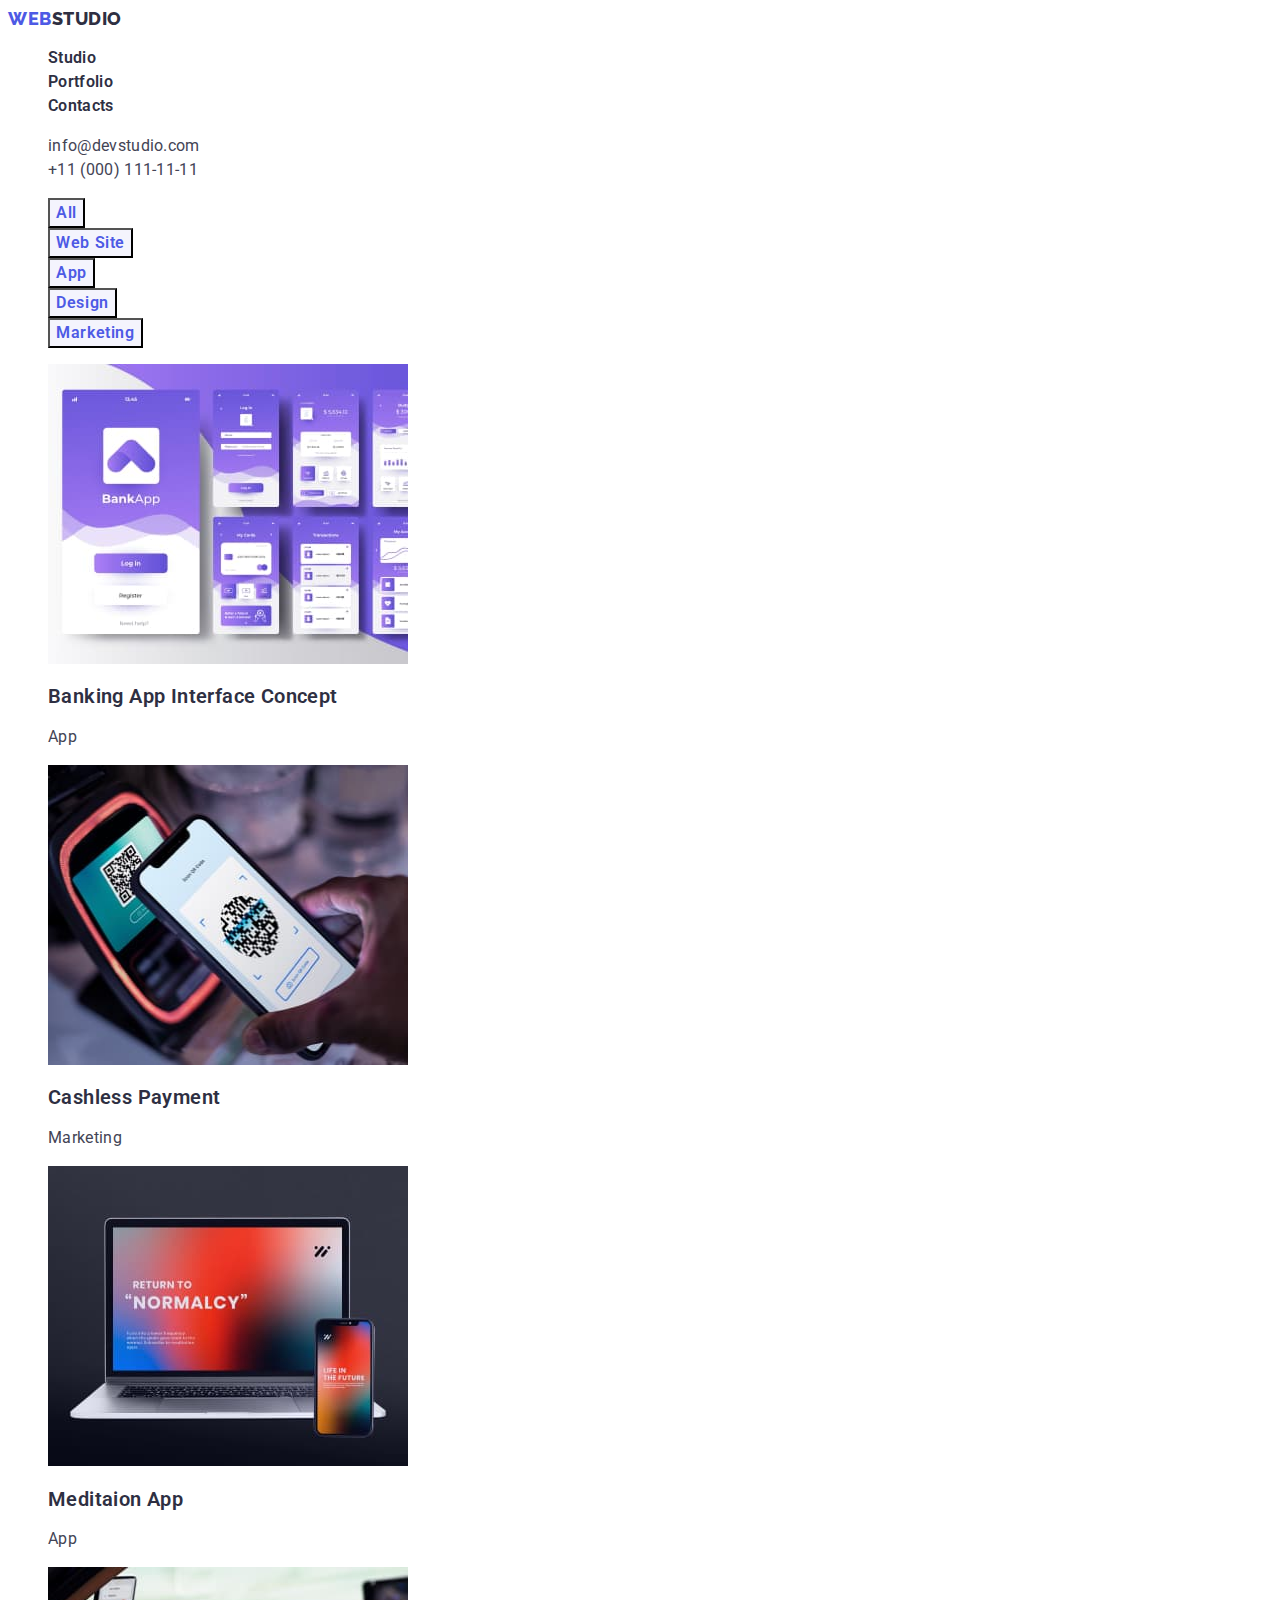
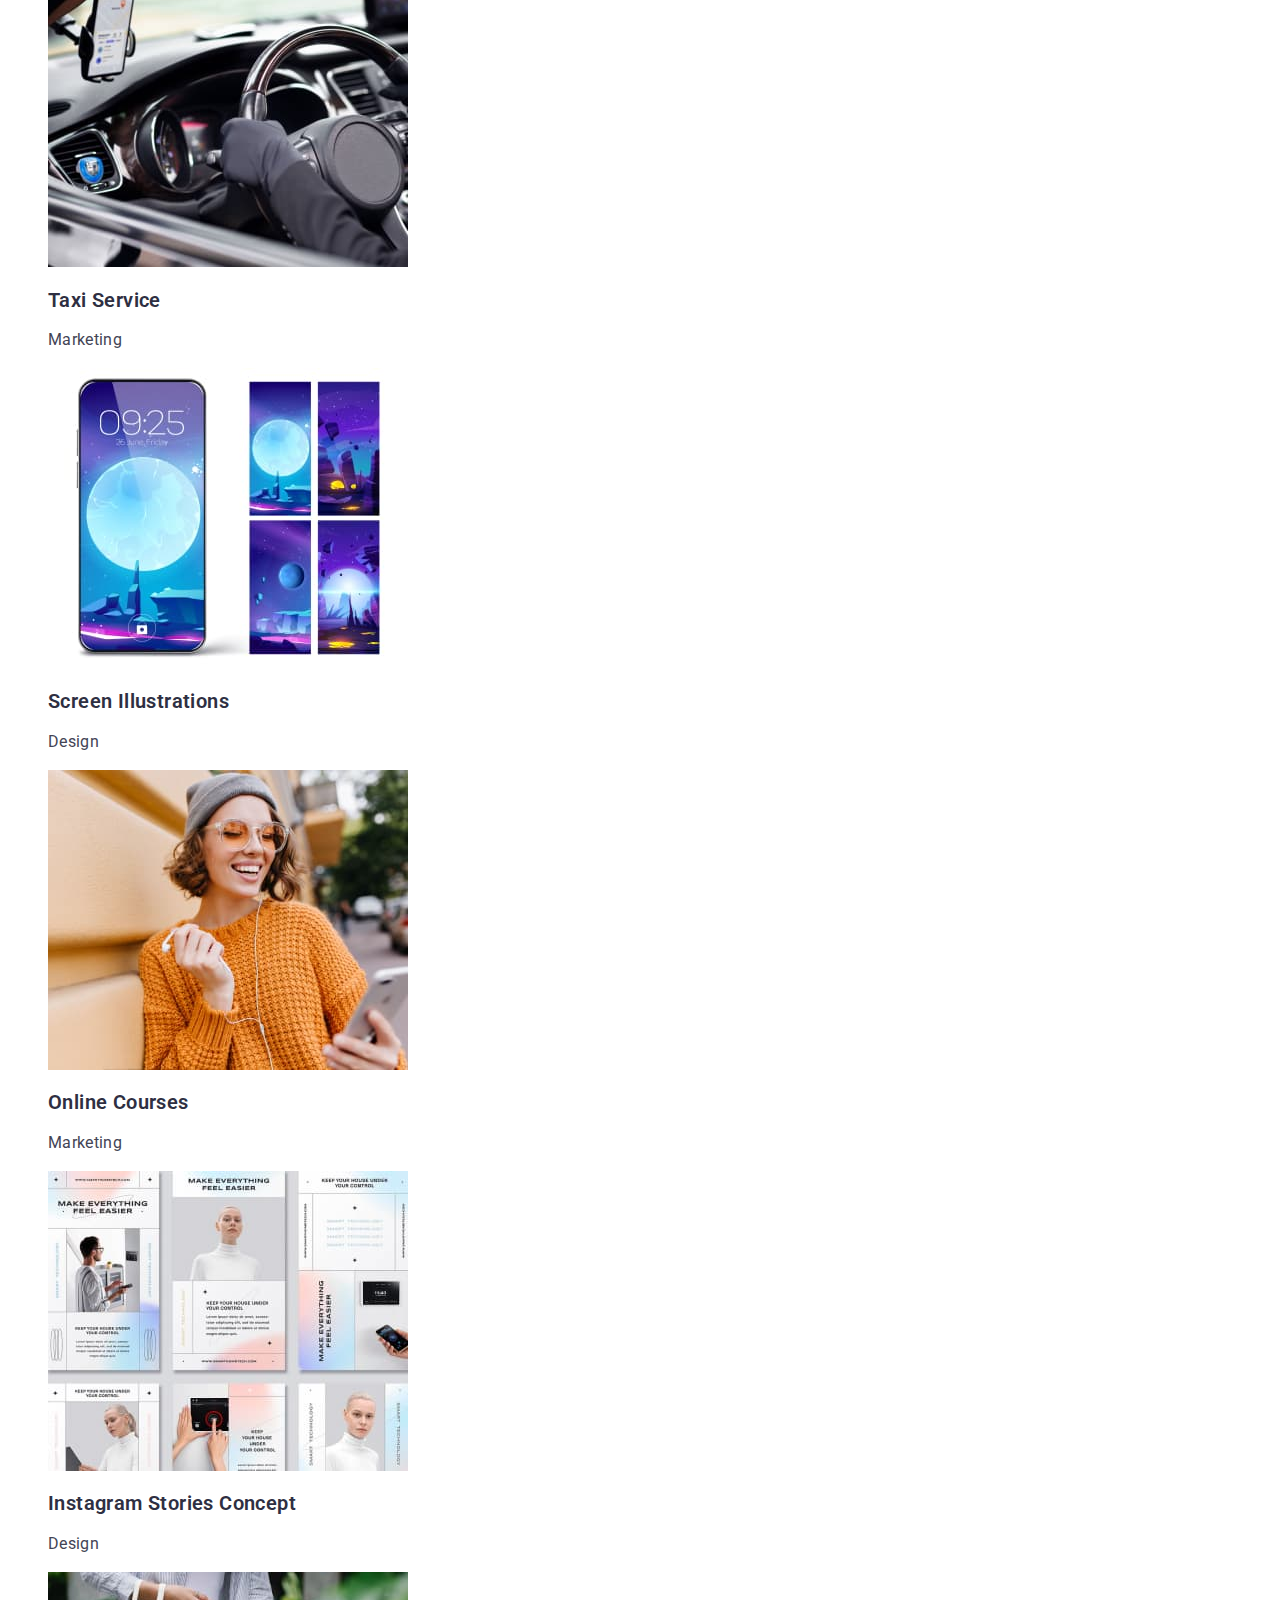
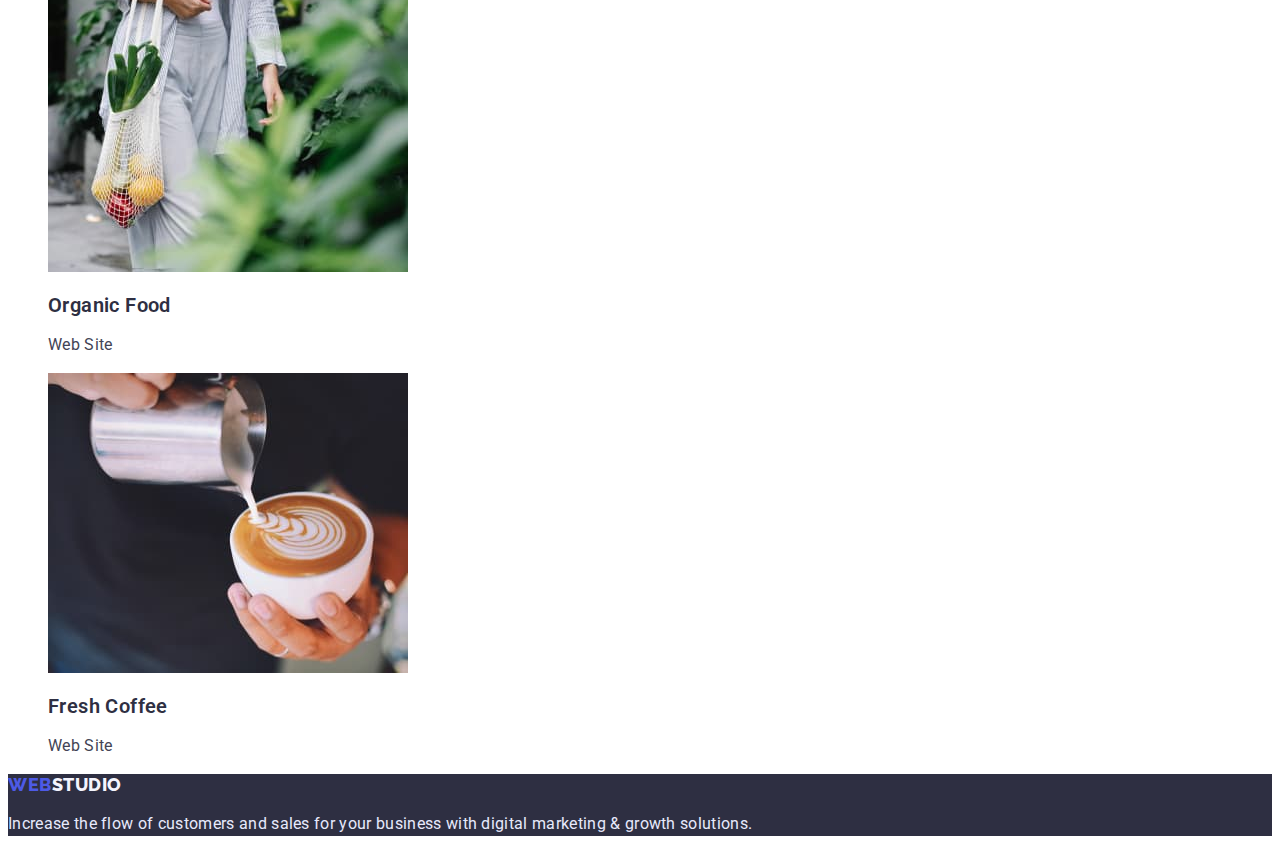
==== portfolio.html @ d36524cf "adding all files" ====
<!DOCTYPE html>
<html lang="en">
  <head>
    <meta charset="UTF-8" />
    <meta http-equiv="X-UA-Compatible" content="IE=edge" />
    <meta name="viewport" content="width=device-width, initial-scale=1.0" />
    <title>Document</title>
    <link rel="preconnect" href="https://fonts.googleapis.com" />
    <link rel="preconnect" href="https://fonts.gstatic.com" crossorigin />
    <link
      href="https://fonts.googleapis.com/css2?family=Raleway:wght@700&family=Roboto:wght@400;500;700;900&display=swap"
      rel="stylesheet"
    />
    <link rel="stylesheet" href="./css/styles.css" />
  </head>
  <body>
    <header>
      <nav class="site-nav">
        <a href="" class="logo"
          ><span class="logo-span">Web</span>Studio</a
        >
        <ul class="site-nav-list list">
          <li><a href="./index.html" class="link">Studio</a></li>
          <li><a href="./portfolio.html" class="link">Portfolio</a></li>
          <li><a href="" class="link">Contacts</a></li>
        </ul>
      </nav>
      <ul class="contacts-list list">
        <li>
          <a href="mailto:info@devstudio.com" class="link"
            >info@devstudio.com</a
          >
        </li>
        <li>
          <a href="tel:+110001111111" class="link">+11 (000) 111-11-11</a>
        </li>
      </ul>
    </header>
    <main>
      <section>
        <h1 class="visually-hidden">Our works</h1>
        <ul class="button-list list">
          <li><button type="button" class="buttons">All</button></li>
          <li><button type="button" class="buttons">Web Site</button></li>
          <li><button type="button" class="buttons">App</button></li>
          <li><button type="button" class="buttons">Design</button></li>
          <li><button type="button" class="buttons">Marketing</button></li>
        </ul>
        <ul class="projects-list list">
          <li>
            <a href="">
              <img
                src="./images/img-p-1.jpg"
                alt="interface concept"
                width="360"
                height="300"
              />
              <h2>Banking App Interface Concept</h2>
              <p>App</p>
            </a>
          </li>
          <li>
            <a href="">
              <img
                src="./images/img-p-2.jpg"
                alt="cashless payment"
                width="360"
                height="300"
              />
              <h2>Cashless Payment</h2>
              <p>Marketing</p>
            </a>
          </li>
          <li>
            <a href="">
              <img
                src="./images/img-p-3.jpg"
                alt="laptop with phone"
                width="360"
                height="300"
              />
              <h2>Meditaion App</h2>
              <p>App</p>
            </a>
          </li>
          <li>
            <a href="">
              <img
                src="./images/img-p-4.jpg"
                alt="car dashboard"
                width="360"
                height="300"
              />
              <h2>Taxi Service</h2>
              <p>Marketing</p>
            </a>
          </li>
          <li>
            <a href="">
              <img
                src="./images/img-p-5.jpg"
                alt="screen illustrations"
                width="360"
                height="300"
              />
              <h2>Screen Illustrations</h2>
              <p>Design</p>
            </a>
          </li>
          <li>
           <a href="">
              <img
                src="./images/img-p-6.jpg"
                alt="girl in headphones"
                width="360"
                height="300"
              />
              <h2>Online Courses</h2>
              <p>Marketing</p>
           </a>
          </li>
          <li>
            <a href="">
              <img
                src="./images/img-p-7.jpg"
                alt="instagram stories concept"
                width="360"
                height="300"
              />
              <h2>Instagram Stories Concept</h2>
              <p>Design</p>
            </a>
          </li>
          <li>
            <a href="">
              <img
                src="./images/img-p-8.jpg"
                alt="organic food"
                width="360"
                height="300"
              />
              <h2>Organic Food</h2>
              <p>Web Site</p>
            </a>
          </li>
          <li>
            <a href="">
              <img
                src="./images/img-p-9.jpg"
                alt="cup of fresh coffee"
                width="360"
                height="300"
              />
              <h2>Fresh Coffee</h2>
              <p>Web Site</p>
            </a>
          </li>
        </ul>
      </section>
    </main>
    <footer class="page-footer">
      <a href="" class="logo"><span class="logo-span">Web</span>Studio</a>
      <p>
        Increase the flow of customers and sales for your business with digital
        marketing & growth solutions.
      </p>
    </footer>
  </body>
</html>
---- css/styles.css ----
/*base styles*/
:root {
  --primary-text-color: #434455;
  --secondary-color: #2e2f42;
  --primary-white-color: #ffffff;
  --background-our-team-buttons: #f4f4fd;
  --accent-color: #4d5ae5;
  --footer-color: #e7e9fc;
  --secondary-accent-color: #404BBF;
}

body {
  font-family: "Roboto", sans-serif;
  color: var(--primary-text-color);
  background-color: var(--primary-white-color);
}

.visually-hidden {
  position: absolute;
  white-space: nowrap;
  width: 1px;
  height: 1px;
  overflow: hidden;
  border: 0;
  padding: 0;
  clip: rect(0 0 0 0);
  clip-path: inset(50%);
  margin: -1px;
}

.list {
  list-style: none;
}

a {
  text-decoration: none;
  color: inherit;
}

.buttons {
  font-family: inherit;
  cursor: pointer;
}

.link:hover,
.link:focus {
  color: var(--accent-color);
}

/*header*/
.logo {
  font-family: "Raleway", sans-serif;
  font-weight: 800;
  font-size: 18px;
  line-height: 1.2;
  letter-spacing: 0.03em;
  text-transform: uppercase;
  color: var(--secondary-color);
}

.logo-span {
  color: var(--accent-color);
}

/*main nav*/
.site-nav-list {
  font-weight: 600;
  font-size: 16px;
  line-height: 1.5;
  letter-spacing: 0.02em;
  color: var(--secondary-color);
}

/*contacts*/
.contacts-list {
  line-height: 1.5;
  letter-spacing: 0.02em;
}

/*index.html*/
.hero {
  background-color: var(--secondary-color);
}

.heading-hero {
  font-weight: 600;
  font-size: 56px;
  line-height: 1.07;
  text-align: center;
  letter-spacing: 0.02em;
  color: var(--primary-white-color);
}

.hero .buttons {
  font-weight: 600;
  font-size: 16px;
  line-height: 1.2;
  letter-spacing: 0.04em;
  color: var(--primary-white-color);
  padding: 16px 32px;
  background-color: var(--accent-color);
}

.hero .buttons:hover,
.hero .buttons:focus {
  color: var(--primary-white-color);
  background-color: var(--secondary-accent-color);
}

.features-list h3 {
  font-weight: 600;
  font-size: 20px;
  line-height: 1.2;
  letter-spacing: 0.02em;
  color: var(--secondary-color);
}

.features-list p {
  font-size: 16px;
  line-height: 1.5;
  letter-spacing: 0.02em;
  color: var(--primary-text-color);
}

.activity-heading {
  font-weight: 600;
  font-size: 36px;
  line-height: 1.1;
  text-align: center;
  letter-spacing: 0.02em;
  text-transform: capitalize;
  color: var(--secondary-color);
}

.team {
  background-color: var(--background-our-team-buttons);
}

.team-heading {
  font-weight: 600;
  font-size: 36px;
  line-height: 1.1;
  text-align: center;
  letter-spacing: 0.02em;
  text-transform: capitalize;
  color: var(--secondary-color);
}

.team-list h3 {
  font-weight: 600;
  font-size: 20px;
  line-height: 1.2;
  text-align: center;
  letter-spacing: 0.02em;
  color: var(--secondary-color);
}

.team-list p {
  font-size: 16px;
  line-height: 1.5;
  text-align: center;
  letter-spacing: 0.02em;
  color: var(--primary-text-color);
}

/*footer*/
.page-footer {
  background-color: var(--secondary-color);
}

footer .logo {
  color: var(--background-our-team-buttons);
}

.page-footer p {
  font-size: 16px;
  line-height: 1.5;
  letter-spacing: 0.02em;
  color: var(--footer-color);
}

/*portfolio.html*/
.button-list .buttons {
  font-weight: 600;
  font-size: 16px;
  line-height: 1.5;
  text-align: center;
  letter-spacing: 0.04em;
  color: var(--accent-color);
  background-color: var(--background-our-team-buttons);
}

.button-list .buttons:hover,
.button-list .buttons:focus {
  color: var(--primary-white-color);
  background-color: var(--accent-color);
}

.projects-list h2 {
  font-weight: 600;
  font-size: 20px;
  line-height: 1.2;
  letter-spacing: 0.02em;
  color: var(--secondary-color);
}

.projects-list p {
  font-size: 16px;
  line-height: 1.5;
  letter-spacing: 0.02em;
  color: var(--primary-text-color);
}
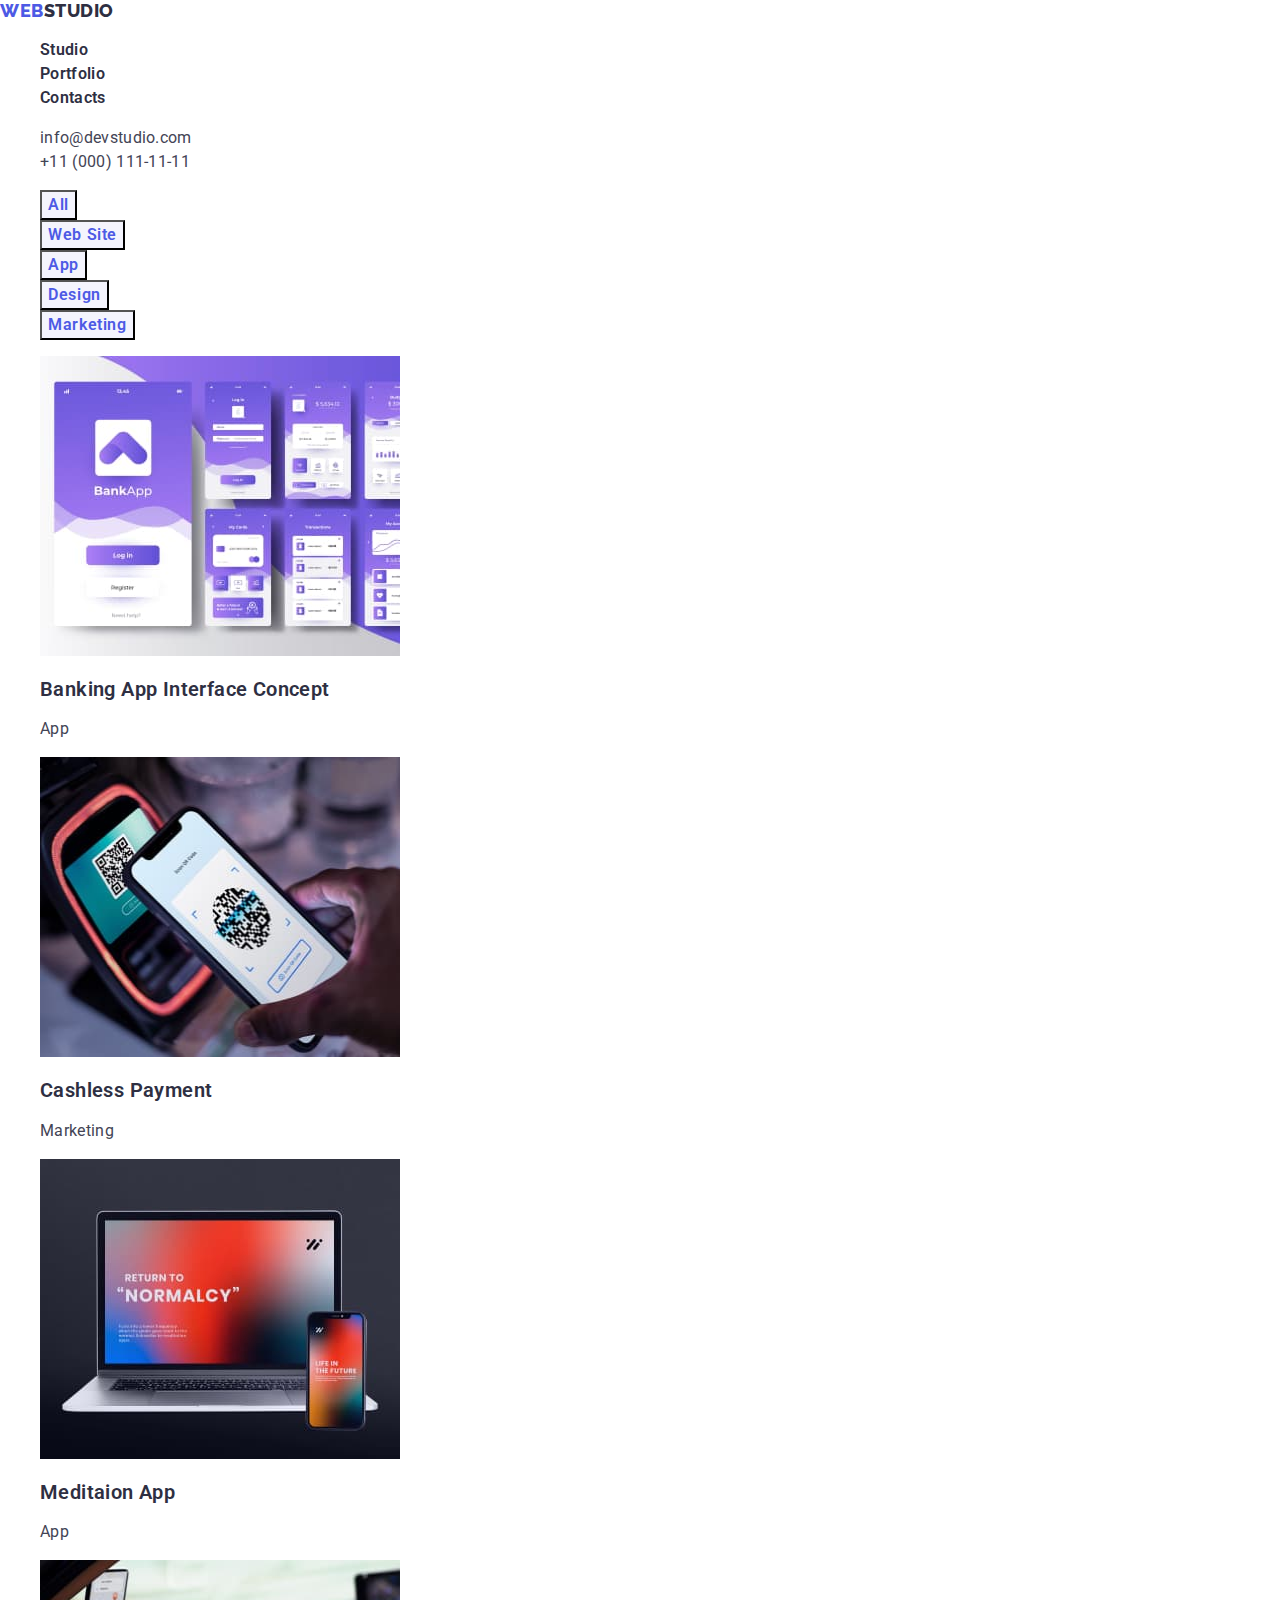
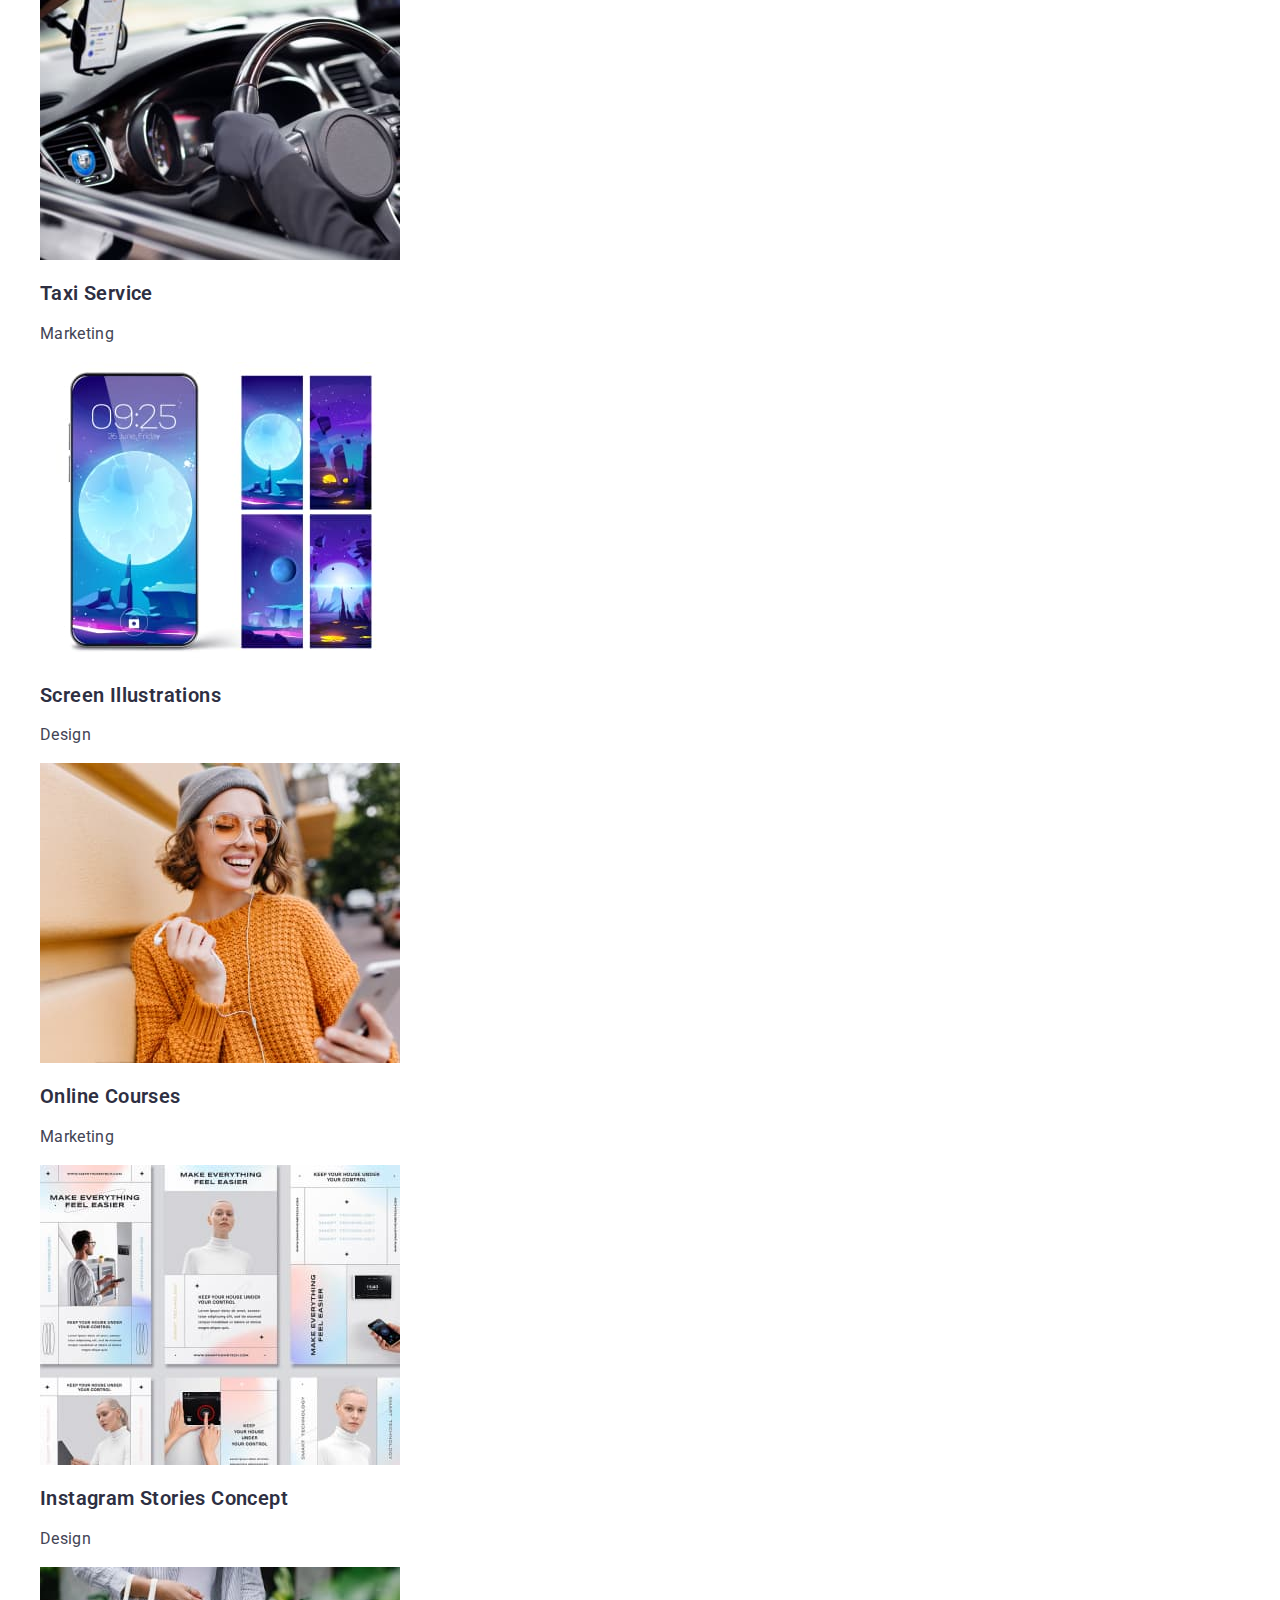
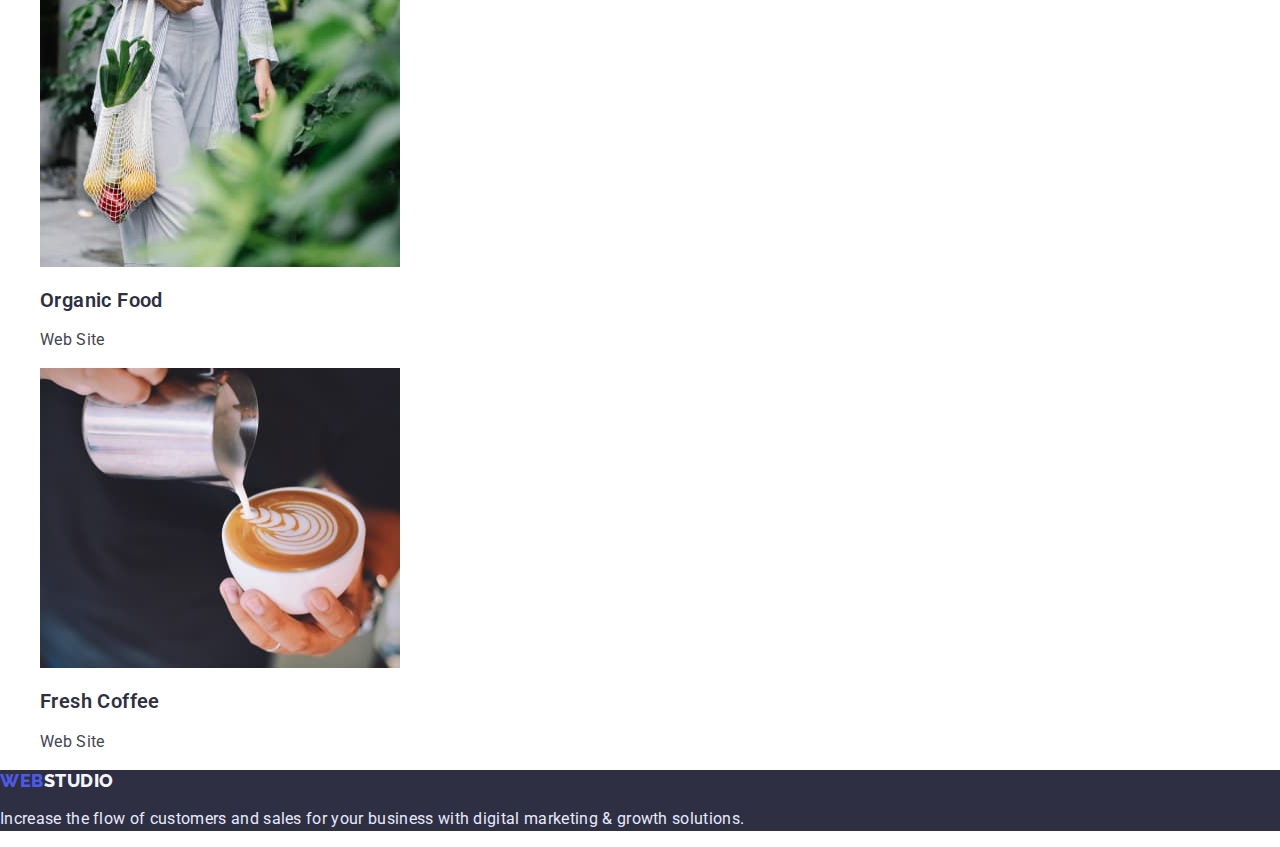
==== commit ec74819a: "adding modern-normalize" ====
--- a/portfolio.html
+++ b/portfolio.html
@@ -11,6 +11,7 @@
       href="https://fonts.googleapis.com/css2?family=Raleway:wght@700&family=Roboto:wght@400;500;700;900&display=swap"
       rel="stylesheet"
     />
+    <link rel="stylesheet" href="https://cdnjs.cloudflare.com/ajax/libs/modern-normalize/1.1.0/modern-normalize.min.css">
     <link rel="stylesheet" href="./css/styles.css" />
   </head>
   <body>
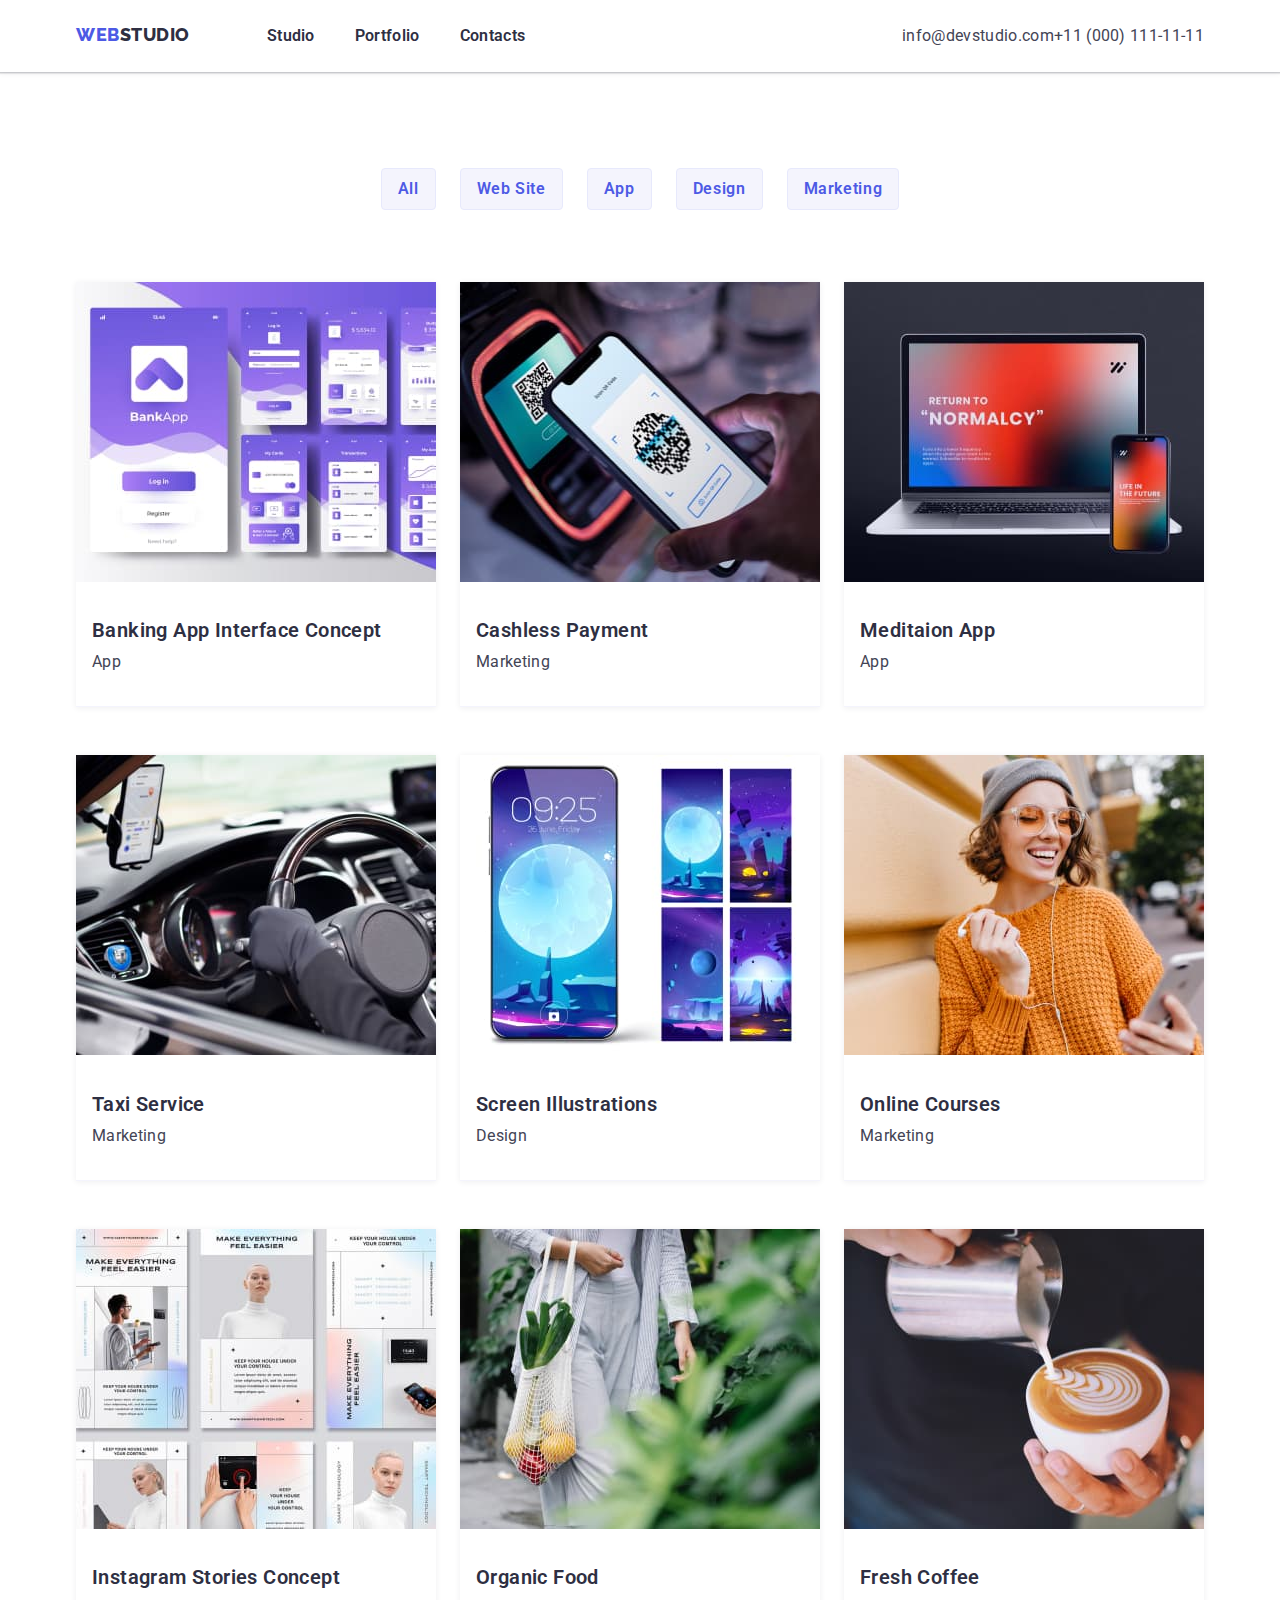
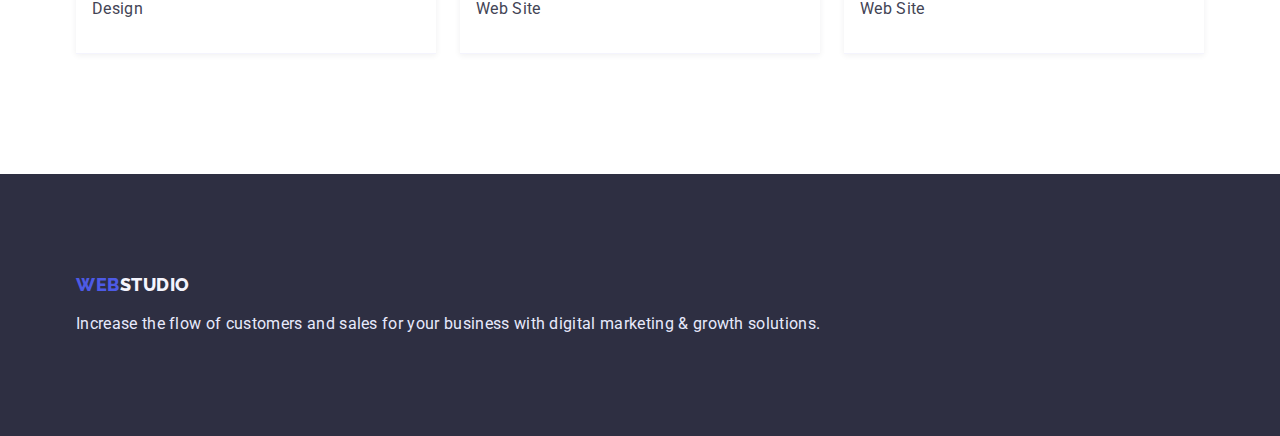
==== commit cf4cdc3c: "added styles" ====
--- a/portfolio.html
+++ b/portfolio.html
@@ -11,160 +11,187 @@
       href="https://fonts.googleapis.com/css2?family=Raleway:wght@700&family=Roboto:wght@400;500;700;900&display=swap"
       rel="stylesheet"
     />
-    <link rel="stylesheet" href="https://cdnjs.cloudflare.com/ajax/libs/modern-normalize/1.1.0/modern-normalize.min.css">
+    <link
+      rel="stylesheet"
+      href="https://cdnjs.cloudflare.com/ajax/libs/modern-normalize/1.1.0/modern-normalize.min.css"
+    />
     <link rel="stylesheet" href="./css/styles.css" />
   </head>
   <body>
-    <header>
-      <nav class="site-nav">
-        <a href="" class="logo"
-          ><span class="logo-span">Web</span>Studio</a
-        >
-        <ul class="site-nav-list list">
-          <li><a href="./index.html" class="link">Studio</a></li>
-          <li><a href="./portfolio.html" class="link">Portfolio</a></li>
-          <li><a href="" class="link">Contacts</a></li>
-        </ul>
-      </nav>
-      <ul class="contacts-list list">
-        <li>
-          <a href="mailto:info@devstudio.com" class="link"
-            >info@devstudio.com</a
-          >
-        </li>
-        <li>
-          <a href="tel:+110001111111" class="link">+11 (000) 111-11-11</a>
-        </li>
-      </ul>
+    <header class="head">
+      <div class="container">
+        <div class="header">
+          <nav class="site-nav">
+            <a href="" class="logo"><span class="logo-span">Web</span>Studio</a>
+            <ul class="site-nav-list list">
+              <li class="site-nav-item">
+                <a href="./index.html" class="link">Studio</a>
+              </li>
+              <li class="site-nav-item">
+                <a href="./portfolio.html" class="link">Portfolio</a>
+              </li>
+              <li class="site-nav-item">
+                <a href="" class="link">Contacts</a>
+              </li>
+            </ul>
+          </nav>
+          <ul class="contacts-list list">
+            <li>
+              <a href="mailto:info@devstudio.com" class="link"
+                >info@devstudio.com</a
+              >
+            </li>
+            <li>
+              <a href="tel:+110001111111" class="link">+11 (000) 111-11-11</a>
+            </li>
+          </ul>
+        </div>
+      </div>
     </header>
     <main>
-      <section>
-        <h1 class="visually-hidden">Our works</h1>
-        <ul class="button-list list">
-          <li><button type="button" class="buttons">All</button></li>
-          <li><button type="button" class="buttons">Web Site</button></li>
-          <li><button type="button" class="buttons">App</button></li>
-          <li><button type="button" class="buttons">Design</button></li>
-          <li><button type="button" class="buttons">Marketing</button></li>
-        </ul>
-        <ul class="projects-list list">
-          <li>
-            <a href="">
-              <img
-                src="./images/img-p-1.jpg"
-                alt="interface concept"
-                width="360"
-                height="300"
-              />
-              <h2>Banking App Interface Concept</h2>
-              <p>App</p>
-            </a>
-          </li>
-          <li>
-            <a href="">
-              <img
-                src="./images/img-p-2.jpg"
-                alt="cashless payment"
-                width="360"
-                height="300"
-              />
-              <h2>Cashless Payment</h2>
-              <p>Marketing</p>
-            </a>
-          </li>
-          <li>
-            <a href="">
-              <img
-                src="./images/img-p-3.jpg"
-                alt="laptop with phone"
-                width="360"
-                height="300"
-              />
-              <h2>Meditaion App</h2>
-              <p>App</p>
-            </a>
-          </li>
-          <li>
-            <a href="">
-              <img
-                src="./images/img-p-4.jpg"
-                alt="car dashboard"
-                width="360"
-                height="300"
-              />
-              <h2>Taxi Service</h2>
-              <p>Marketing</p>
-            </a>
-          </li>
-          <li>
-            <a href="">
-              <img
-                src="./images/img-p-5.jpg"
-                alt="screen illustrations"
-                width="360"
-                height="300"
-              />
-              <h2>Screen Illustrations</h2>
-              <p>Design</p>
-            </a>
-          </li>
-          <li>
-           <a href="">
-              <img
-                src="./images/img-p-6.jpg"
-                alt="girl in headphones"
-                width="360"
-                height="300"
-              />
-              <h2>Online Courses</h2>
-              <p>Marketing</p>
-           </a>
-          </li>
-          <li>
-            <a href="">
-              <img
-                src="./images/img-p-7.jpg"
-                alt="instagram stories concept"
-                width="360"
-                height="300"
-              />
-              <h2>Instagram Stories Concept</h2>
-              <p>Design</p>
-            </a>
-          </li>
-          <li>
-            <a href="">
-              <img
-                src="./images/img-p-8.jpg"
-                alt="organic food"
-                width="360"
-                height="300"
-              />
-              <h2>Organic Food</h2>
-              <p>Web Site</p>
-            </a>
-          </li>
-          <li>
-            <a href="">
-              <img
-                src="./images/img-p-9.jpg"
-                alt="cup of fresh coffee"
-                width="360"
-                height="300"
-              />
-              <h2>Fresh Coffee</h2>
-              <p>Web Site</p>
-            </a>
-          </li>
-        </ul>
+      <section class="gallery section">
+        <div class="container">
+          <h1 class="visually-hidden">Our works</h1>
+          <ul class="button-list list">
+            <li class="button-item">
+              <button type="button" class="buttons">All</button>
+            </li>
+            <li class="button-item">
+              <button type="button" class="buttons">Web Site</button>
+            </li>
+            <li class="button-item">
+              <button type="button" class="buttons">App</button>
+            </li>
+            <li class="button-item">
+              <button type="button" class="buttons">Design</button>
+            </li>
+            <li class="button-item">
+              <button type="button" class="buttons">Marketing</button>
+            </li>
+          </ul>
+          <ul class="projects-list list">
+            <li class="projects-item">
+              <a href="">
+                <img
+                  src="./images/img-p-1.jpg"
+                  alt="interface concept"
+                  width="360"
+                  height="300"
+                />
+                <h2>Banking App Interface Concept</h2>
+                <p>App</p>
+              </a>
+            </li>
+            <li class="projects-item">
+              <a href="">
+                <img
+                  src="./images/img-p-2.jpg"
+                  alt="cashless payment"
+                  width="360"
+                  height="300"
+                />
+                <h2>Cashless Payment</h2>
+                <p>Marketing</p>
+              </a>
+            </li>
+            <li class="projects-item">
+              <a href="">
+                <img
+                  src="./images/img-p-3.jpg"
+                  alt="laptop with phone"
+                  width="360"
+                  height="300"
+                />
+                <h2>Meditaion App</h2>
+                <p>App</p>
+              </a>
+            </li>
+            <li class="projects-item">
+              <a href="">
+                <img
+                  src="./images/img-p-4.jpg"
+                  alt="car dashboard"
+                  width="360"
+                  height="300"
+                />
+                <h2>Taxi Service</h2>
+                <p>Marketing</p>
+              </a>
+            </li>
+            <li class="projects-item">
+              <a href="">
+                <img
+                  src="./images/img-p-5.jpg"
+                  alt="screen illustrations"
+                  width="360"
+                  height="300"
+                />
+                <h2>Screen Illustrations</h2>
+                <p>Design</p>
+              </a>
+            </li>
+            <li class="projects-item">
+              <a href="">
+                <img
+                  src="./images/img-p-6.jpg"
+                  alt="girl in headphones"
+                  width="360"
+                  height="300"
+                />
+                <h2>Online Courses</h2>
+                <p>Marketing</p>
+              </a>
+            </li>
+            <li class="projects-item">
+              <a href="">
+                <img
+                  src="./images/img-p-7.jpg"
+                  alt="instagram stories concept"
+                  width="360"
+                  height="300"
+                />
+                <h2>Instagram Stories Concept</h2>
+                <p>Design</p>
+              </a>
+            </li>
+            <li class="projects-item">
+              <a href="">
+                <img
+                  src="./images/img-p-8.jpg"
+                  alt="organic food"
+                  width="360"
+                  height="300"
+                />
+                <h2>Organic Food</h2>
+                <p>Web Site</p>
+              </a>
+            </li>
+            <li class="projects-item">
+              <a href="">
+                <img
+                  src="./images/img-p-9.jpg"
+                  alt="cup of fresh coffee"
+                  width="360"
+                  height="300"
+                />
+                <h2>Fresh Coffee</h2>
+                <p>Web Site</p>
+              </a>
+            </li>
+          </ul>
+        </div>
       </section>
     </main>
     <footer class="page-footer">
-      <a href="" class="logo"><span class="logo-span">Web</span>Studio</a>
-      <p>
-        Increase the flow of customers and sales for your business with digital
-        marketing & growth solutions.
-      </p>
+      <div class="container">
+        <div class="logo-block">
+          <a href="" class="logo"><span class="logo-span">Web</span>Studio</a>
+          <p>
+            Increase the flow of customers and sales for your business with
+            digital marketing & growth solutions.
+          </p>
+        </div>
+      </div>
     </footer>
   </body>
 </html>
--- a/css/styles.css
+++ b/css/styles.css
@@ -6,13 +6,33 @@
   --background-our-team-buttons: #f4f4fd;
   --accent-color: #4d5ae5;
   --footer-color: #e7e9fc;
-  --secondary-accent-color: #404BBF;
+  --secondary-accent-color: #404bbf;
 }
 
 body {
   font-family: "Roboto", sans-serif;
   color: var(--primary-text-color);
   background-color: var(--primary-white-color);
+}
+
+ul {
+  margin: 0;
+  padding: 0;
+}
+
+h1,
+h2,
+h3 {
+  margin: 0;
+}
+p {
+  margin: 0;
+}
+.container {
+  width: 1158px;
+  margin: 0 auto;
+  padding-left: 15px;
+  padding-right: 15px;
 }
 
 .visually-hidden {
@@ -47,7 +67,20 @@
   color: var(--accent-color);
 }
 
+.paragraph {
+  margin-top: 8px;
+}
+
 /*header*/
+.head {
+  box-shadow: 0px 2px 1px rgba(46, 47, 66, 0.08),
+    0px 1px 1px rgba(46, 47, 66, 0.16), 0px 1px 6px rgba(46, 47, 66, 0.08);
+}
+.header {
+  display: flex;
+  align-items: center;
+}
+
 .logo {
   font-family: "Raleway", sans-serif;
   font-weight: 800;
@@ -56,6 +89,10 @@
   letter-spacing: 0.03em;
   text-transform: uppercase;
   color: var(--secondary-color);
+  margin-right: 77px;
+  padding-top: 24px;
+  padding-bottom: 24px;
+  display: block;
 }
 
 .logo-span {
@@ -63,18 +100,40 @@
 }
 
 /*main nav*/
+.site-nav {
+  display: flex;
+}
+
 .site-nav-list {
   font-weight: 600;
   font-size: 16px;
   line-height: 1.5;
   letter-spacing: 0.02em;
   color: var(--secondary-color);
+  display: flex;
+}
+
+.site-nav-item:not(:last-child) {
+  margin-right: 40px;
+}
+
+.site-nav-list .link,
+.contacts-list .link {
+  padding-top: 24px;
+  padding-bottom: 24px;
+  display: block;
 }
 
 /*contacts*/
 .contacts-list {
   line-height: 1.5;
   letter-spacing: 0.02em;
+  display: flex;
+  margin-left: auto;
+}
+
+.contacts-item:not(:last-child) {
+  margin-right: 40px;
 }
 
 /*index.html*/
@@ -92,13 +151,21 @@
 }
 
 .hero .buttons {
+  margin-left: 635px;
+  margin-right: 635px;
+  margin-top: 48px;
+  padding: 16px 32px;
+  border-color: transparent;
+  border-radius: 4px;
+
   font-weight: 600;
   font-size: 16px;
   line-height: 1.2;
   letter-spacing: 0.04em;
+
   color: var(--primary-white-color);
-  padding: 16px 32px;
   background-color: var(--accent-color);
+  box-shadow: 0px 4px 4px rgba(0, 0, 0, 0.15);
 }
 
 .hero .buttons:hover,
@@ -107,6 +174,19 @@
   background-color: var(--secondary-accent-color);
 }
 
+.section {
+  padding-top: 120px;
+  padding-bottom: 120px;
+}
+
+.features-list {
+  display: flex;
+}
+
+.features-item:not(:last-child) {
+  margin-right: 24px;
+}
+
 .features-list h3 {
   font-weight: 600;
   font-size: 20px;
@@ -120,6 +200,16 @@
   line-height: 1.5;
   letter-spacing: 0.02em;
   color: var(--primary-text-color);
+}
+
+.activity {
+  padding-top: 0;
+  padding-bottom: 143px;
+}
+
+.activity-list {
+  display: flex;
+  margin-top: 72px;
 }
 
 .activity-heading {
@@ -132,8 +222,18 @@
   color: var(--secondary-color);
 }
 
+.activity-item:not(:last-child) {
+  margin-right: 24px;
+}
+
 .team {
   background-color: var(--background-our-team-buttons);
+  padding-top: 97px;
+}
+
+.team-list {
+  display: flex;
+  margin-top: 72px;
 }
 
 .team-heading {
@@ -146,6 +246,18 @@
   color: var(--secondary-color);
 }
 
+.team-heading-item {
+  margin-top: 32px;
+}
+
+.team-item {
+  box-shadow: 0px 1px 6px rgba(46, 47, 66, 0.08),
+    0px 1px 1px rgba(46, 47, 66, 0.16), 0px 2px 1px rgba(46, 47, 66, 0.08);
+  border-radius: 0px 0px 4px 4px;
+  padding-bottom: 32px;
+  background-color: var(--primary-white-color);
+}
+
 .team-list h3 {
   font-weight: 600;
   font-size: 20px;
@@ -161,26 +273,52 @@
   text-align: center;
   letter-spacing: 0.02em;
   color: var(--primary-text-color);
+}
+
+.team-item:not(:last-child) {
+  margin-right: 24px;
 }
 
 /*footer*/
 .page-footer {
   background-color: var(--secondary-color);
+  padding-top: 100px;
+  padding-bottom: 100px;
 }
 
 footer .logo {
   color: var(--background-our-team-buttons);
 }
 
+.page-footer .logo {
+  padding: 0;
+}
+
 .page-footer p {
   font-size: 16px;
   line-height: 1.5;
   letter-spacing: 0.02em;
   color: var(--footer-color);
+  margin-top: 16px;
 }
 
 /*portfolio.html*/
+.gallery {
+  padding-top: 96px;
+}
+.gallery .button-list {
+  display: flex;
+  justify-content: center;
+}
+
+.button-item:not(:last-child) {
+  margin-right: 24px;
+}
+
 .button-list .buttons {
+  padding: 8px 16px;
+  border: 1px solid #e7e9fc;
+  border-radius: 4px;
   font-weight: 600;
   font-size: 16px;
   line-height: 1.5;
@@ -196,12 +334,33 @@
   background-color: var(--accent-color);
 }
 
+.projects-list {
+  display: flex;
+  flex-wrap: wrap;
+  margin-top: 72px;
+}
+
+.projects-item:not(:nth-child(3n)) {
+  margin-right: 24px;
+}
+.projects-item:not(:nth-last-child(-n + 3)) {
+  margin-bottom: 48px;
+}
+
+.projects-item {
+  border-bottom: 0.5px solid #f4f4fd;
+  padding-bottom: 32px;
+  box-shadow: 0px 1px 6px rgba(46, 47, 66, 0.08);
+}
+
 .projects-list h2 {
   font-weight: 600;
   font-size: 20px;
   line-height: 1.2;
   letter-spacing: 0.02em;
   color: var(--secondary-color);
+  margin-top: 32px;
+  padding-left: 16px;
 }
 
 .projects-list p {
@@ -209,4 +368,6 @@
   line-height: 1.5;
   letter-spacing: 0.02em;
   color: var(--primary-text-color);
-}
+  margin-top: 8px;
+  padding-left: 16px;
+}
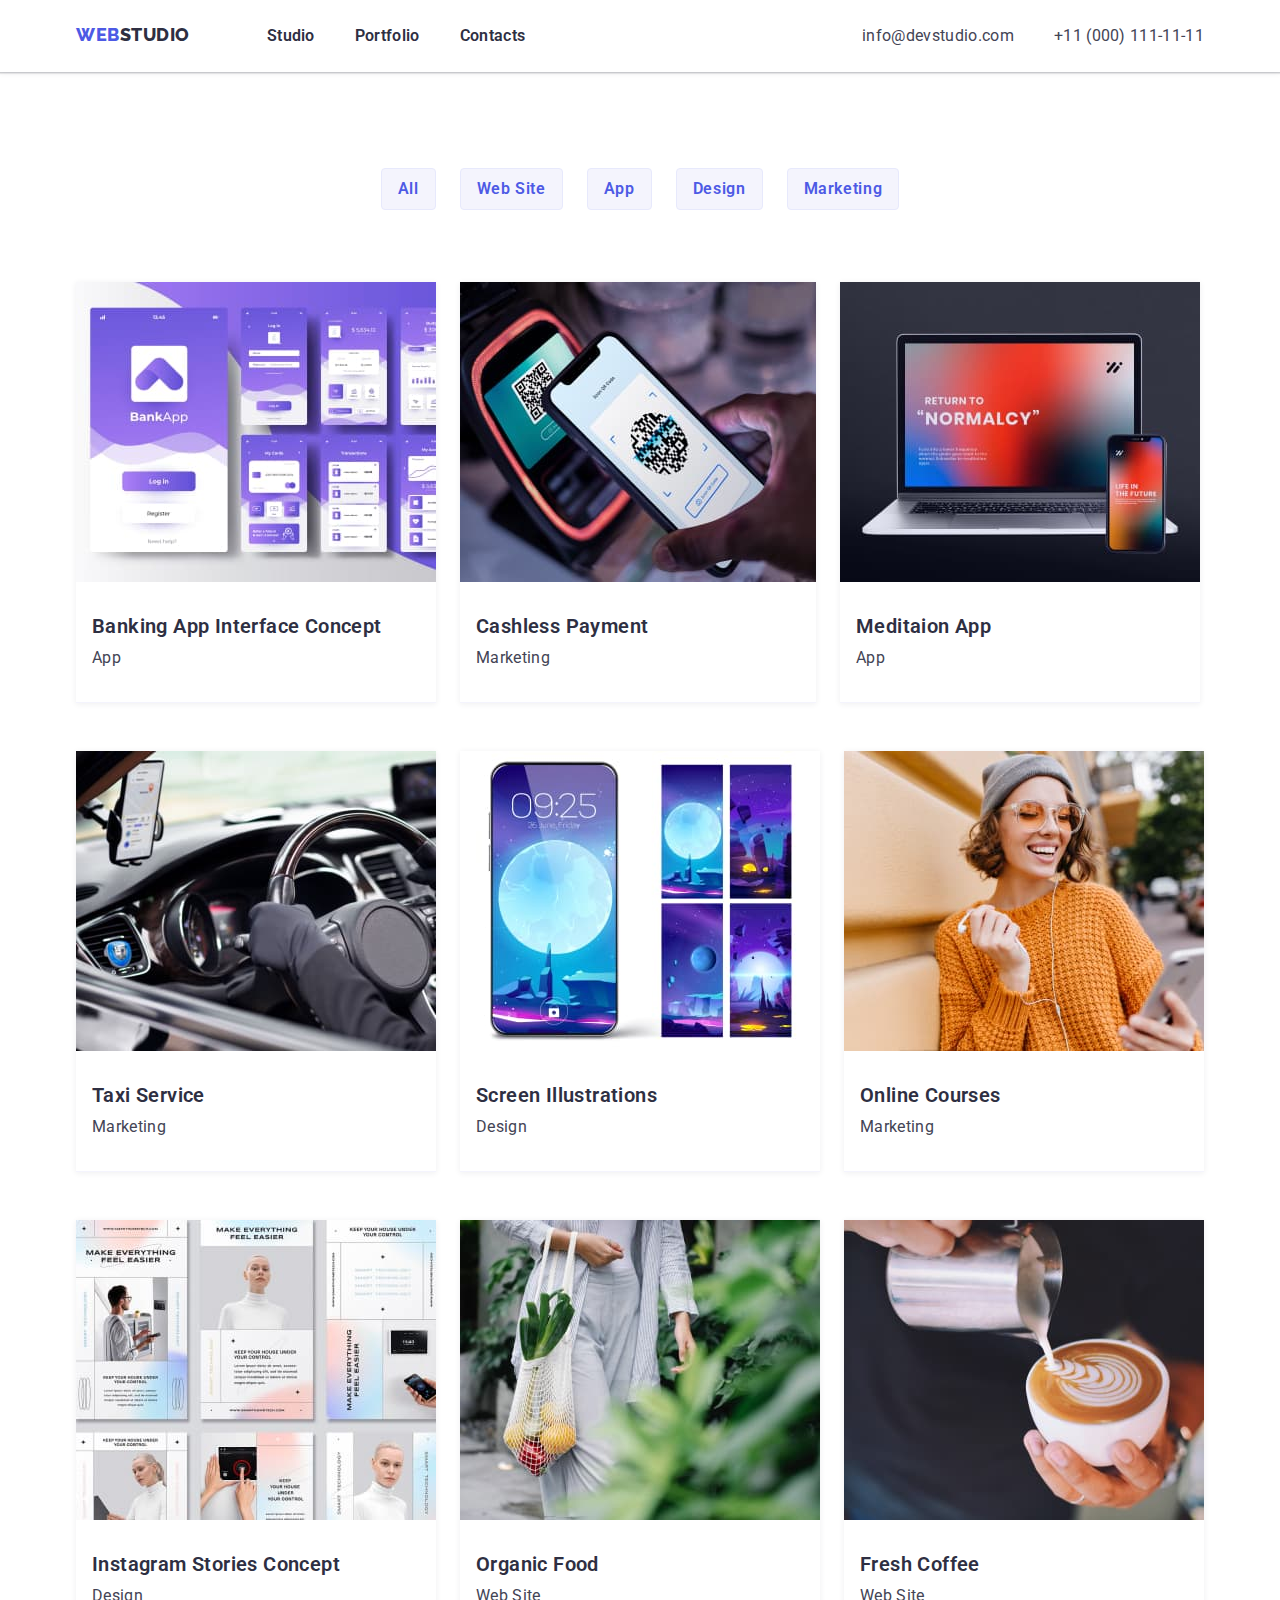
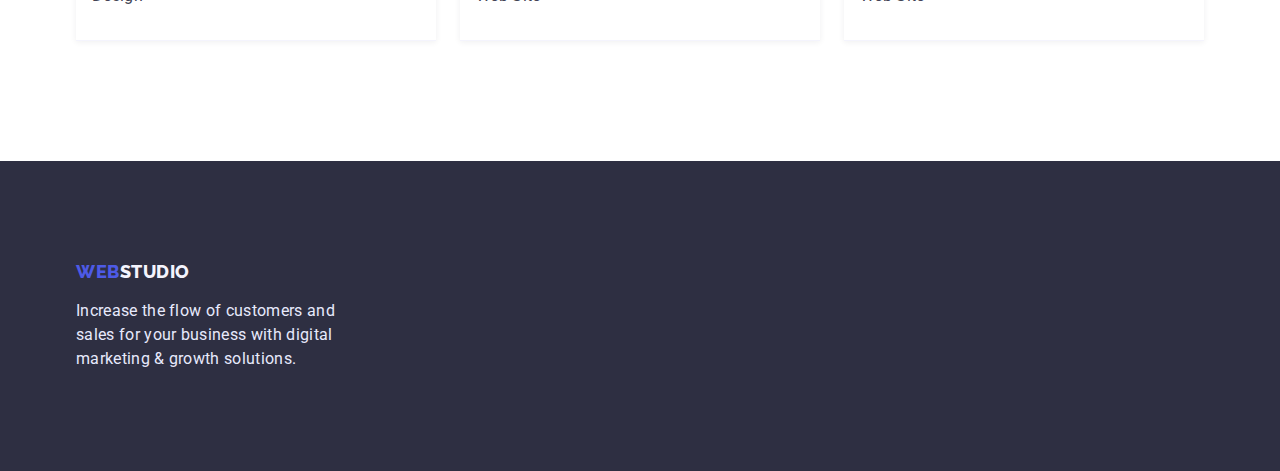
==== commit e8c2c705: "fixes" ====
--- a/portfolio.html
+++ b/portfolio.html
@@ -36,12 +36,12 @@
             </ul>
           </nav>
           <ul class="contacts-list list">
-            <li>
+            <li class="contacts-item">
               <a href="mailto:info@devstudio.com" class="link"
                 >info@devstudio.com</a
               >
             </li>
-            <li>
+            <li class="contacts-item">
               <a href="tel:+110001111111" class="link">+11 (000) 111-11-11</a>
             </li>
           </ul>
@@ -78,8 +78,10 @@
                   width="360"
                   height="300"
                 />
-                <h2>Banking App Interface Concept</h2>
-                <p>App</p>
+                <div class="gallery-grouping">
+                  <h2>Banking App Interface Concept</h2>
+                  <p>App</p>
+                </div>
               </a>
             </li>
             <li class="projects-item">
@@ -90,8 +92,10 @@
                   width="360"
                   height="300"
                 />
-                <h2>Cashless Payment</h2>
-                <p>Marketing</p>
+                <div class="gallery-grouping">
+                  <h2>Cashless Payment</h2>
+                  <p>Marketing</p>
+                </div>
               </a>
             </li>
             <li class="projects-item">
@@ -102,8 +106,10 @@
                   width="360"
                   height="300"
                 />
-                <h2>Meditaion App</h2>
-                <p>App</p>
+              <div class="gallery-grouping">
+                  <h2>Meditaion App</h2>
+                  <p>App</p>
+              </div>
               </a>
             </li>
             <li class="projects-item">
@@ -114,8 +120,10 @@
                   width="360"
                   height="300"
                 />
-                <h2>Taxi Service</h2>
-                <p>Marketing</p>
+                <div class="gallery-grouping">
+                  <h2>Taxi Service</h2>
+                  <p>Marketing</p>
+                </div>
               </a>
             </li>
             <li class="projects-item">
@@ -126,8 +134,10 @@
                   width="360"
                   height="300"
                 />
-                <h2>Screen Illustrations</h2>
-                <p>Design</p>
+                <div class="gallery-grouping">
+                  <h2>Screen Illustrations</h2>
+                  <p>Design</p>
+                </div>
               </a>
             </li>
             <li class="projects-item">
@@ -138,8 +148,10 @@
                   width="360"
                   height="300"
                 />
-                <h2>Online Courses</h2>
-                <p>Marketing</p>
+                <div class="gallery-grouping">
+                  <h2>Online Courses</h2>
+                  <p>Marketing</p>
+                </div>
               </a>
             </li>
             <li class="projects-item">
@@ -150,8 +162,10 @@
                   width="360"
                   height="300"
                 />
-                <h2>Instagram Stories Concept</h2>
-                <p>Design</p>
+                <div class="gallery-grouping">
+                  <h2>Instagram Stories Concept</h2>
+                  <p>Design</p>
+                </div>
               </a>
             </li>
             <li class="projects-item">
@@ -162,8 +176,10 @@
                   width="360"
                   height="300"
                 />
-                <h2>Organic Food</h2>
-                <p>Web Site</p>
+                <div class="gallery-grouping">
+                  <h2>Organic Food</h2>
+                  <p>Web Site</p>
+                </div>
               </a>
             </li>
             <li class="projects-item">
@@ -174,8 +190,10 @@
                   width="360"
                   height="300"
                 />
-                <h2>Fresh Coffee</h2>
-                <p>Web Site</p>
+                <div class="gallery-grouping">
+                  <h2>Fresh Coffee</h2>
+                  <p>Web Site</p>
+                </div>
               </a>
             </li>
           </ul>
--- a/css/styles.css
+++ b/css/styles.css
@@ -30,7 +30,8 @@
 }
 .container {
   width: 1158px;
-  margin: 0 auto;
+  margin-left: auto;
+  margin-right: auto;
   padding-left: 15px;
   padding-right: 15px;
 }
@@ -71,6 +72,12 @@
   margin-top: 8px;
 }
 
+.list img {
+  display: block;
+  width: 100%;
+  height: auto;
+}
+
 /*header*/
 .head {
   box-shadow: 0px 2px 1px rgba(46, 47, 66, 0.08),
@@ -138,10 +145,14 @@
 
 /*index.html*/
 .hero {
+  text-align: center;
   background-color: var(--secondary-color);
 }
 
 .heading-hero {
+  width: 492px;
+  margin-left: auto;
+  margin-right: auto;
   font-weight: 600;
   font-size: 56px;
   line-height: 1.07;
@@ -151,8 +162,8 @@
 }
 
 .hero .buttons {
-  margin-left: 635px;
-  margin-right: 635px;
+  margin-left: auto;
+  margin-right: auto;
   margin-top: 48px;
   padding: 16px 32px;
   border-color: transparent;
@@ -202,10 +213,6 @@
   color: var(--primary-text-color);
 }
 
-.activity {
-  padding-top: 0;
-  padding-bottom: 143px;
-}
 
 .activity-list {
   display: flex;
@@ -228,7 +235,6 @@
 
 .team {
   background-color: var(--background-our-team-buttons);
-  padding-top: 97px;
 }
 
 .team-list {
@@ -246,16 +252,18 @@
   color: var(--secondary-color);
 }
 
-.team-heading-item {
-  margin-top: 32px;
-}
 
 .team-item {
+  border-radius: 0px 0px 4px 4px;
+  background-color: var(--primary-white-color);
+}
+
+.team-grouping {
+  padding-top: 32px;
+  padding-bottom: 32px;
   box-shadow: 0px 1px 6px rgba(46, 47, 66, 0.08),
-    0px 1px 1px rgba(46, 47, 66, 0.16), 0px 2px 1px rgba(46, 47, 66, 0.08);
-  border-radius: 0px 0px 4px 4px;
-  padding-bottom: 32px;
-  background-color: var(--primary-white-color);
+  0px 1px 1px rgba(46, 47, 66, 0.16),
+   0px 2px 1px rgba(46, 47, 66, 0.08);
 }
 
 .team-list h3 {
@@ -286,6 +294,10 @@
   padding-bottom: 100px;
 }
 
+.logo-block {
+  width: 264px;
+}
+
 footer .logo {
   color: var(--background-our-team-buttons);
 }
@@ -306,6 +318,13 @@
 .gallery {
   padding-top: 96px;
 }
+
+.gallery-grouping {
+  padding-top: 32px;
+  padding-bottom: 32px;
+  padding-left: 16px;
+}
+
 .gallery .button-list {
   display: flex;
   justify-content: center;
@@ -349,7 +368,6 @@
 
 .projects-item {
   border-bottom: 0.5px solid #f4f4fd;
-  padding-bottom: 32px;
   box-shadow: 0px 1px 6px rgba(46, 47, 66, 0.08);
 }
 
@@ -359,8 +377,6 @@
   line-height: 1.2;
   letter-spacing: 0.02em;
   color: var(--secondary-color);
-  margin-top: 32px;
-  padding-left: 16px;
 }
 
 .projects-list p {
@@ -369,5 +385,4 @@
   letter-spacing: 0.02em;
   color: var(--primary-text-color);
   margin-top: 8px;
-  padding-left: 16px;
-}
+}
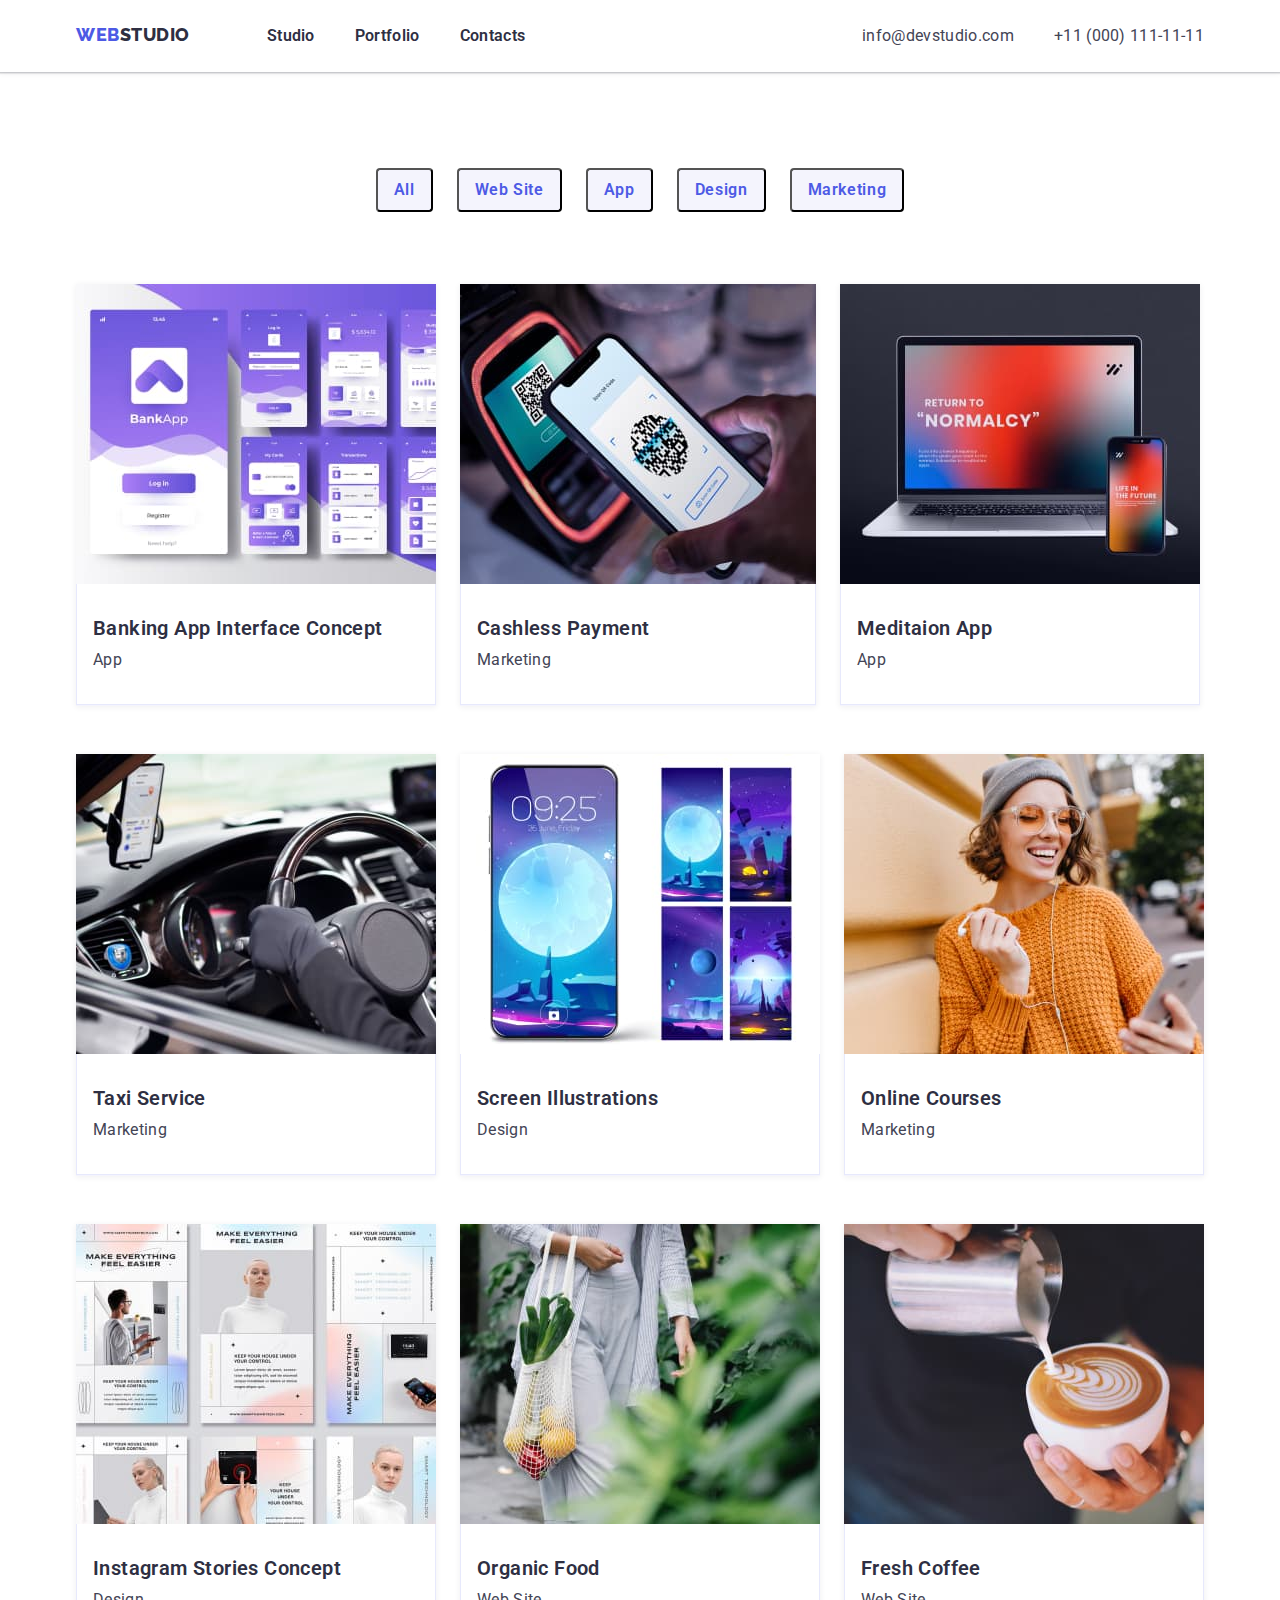
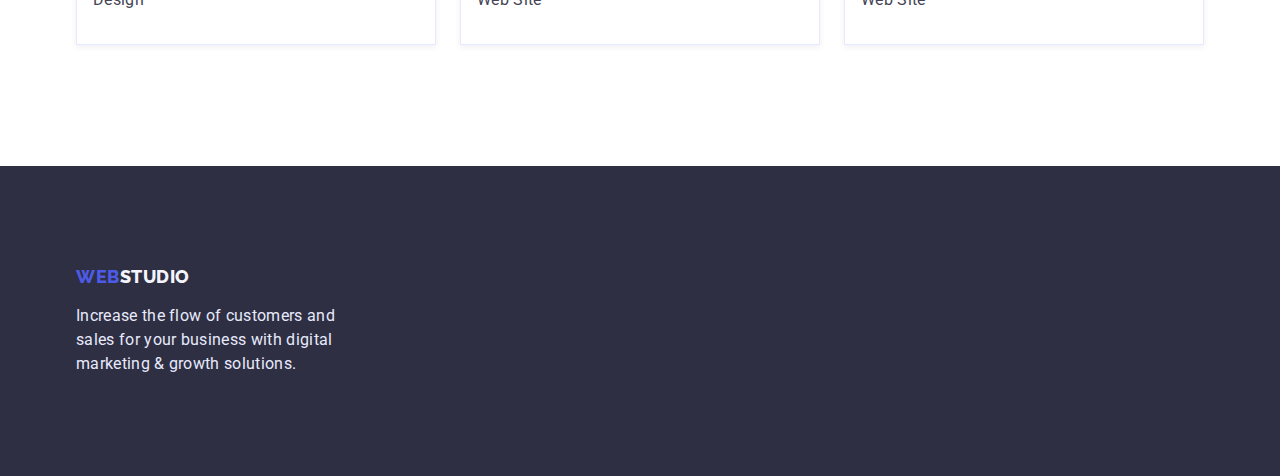
==== commit b95ff38d: "fixes" ====
--- a/portfolio.html
+++ b/portfolio.html
@@ -106,10 +106,10 @@
                   width="360"
                   height="300"
                 />
-              <div class="gallery-grouping">
+                <div class="gallery-grouping">
                   <h2>Meditaion App</h2>
                   <p>App</p>
-              </div>
+                </div>
               </a>
             </li>
             <li class="projects-item">
--- a/css/styles.css
+++ b/css/styles.css
@@ -20,14 +20,13 @@
   padding: 0;
 }
 
+p,
 h1,
 h2,
 h3 {
   margin: 0;
 }
-p {
-  margin: 0;
-}
+
 .container {
   width: 1158px;
   margin-left: auto;
@@ -153,7 +152,7 @@
   width: 492px;
   margin-left: auto;
   margin-right: auto;
-  font-weight: 600;
+  font-weight: 500;
   font-size: 56px;
   line-height: 1.07;
   text-align: center;
@@ -213,6 +212,9 @@
   color: var(--primary-text-color);
 }
 
+.activity {
+  padding-top: 0;
+}
 
 .activity-list {
   display: flex;
@@ -251,7 +253,6 @@
   text-transform: capitalize;
   color: var(--secondary-color);
 }
-
 
 .team-item {
   border-radius: 0px 0px 4px 4px;
@@ -262,8 +263,7 @@
   padding-top: 32px;
   padding-bottom: 32px;
   box-shadow: 0px 1px 6px rgba(46, 47, 66, 0.08),
-  0px 1px 1px rgba(46, 47, 66, 0.16),
-   0px 2px 1px rgba(46, 47, 66, 0.08);
+    0px 1px 1px rgba(46, 47, 66, 0.16), 0px 2px 1px rgba(46, 47, 66, 0.08);
 }
 
 .team-list h3 {
@@ -323,6 +323,9 @@
   padding-top: 32px;
   padding-bottom: 32px;
   padding-left: 16px;
+  border-bottom: 1px solid #e7e9fc;
+  border-left: 1px solid #e7e9fc;
+  border-right: 1px solid #e7e9fc;
 }
 
 .gallery .button-list {
@@ -336,7 +339,6 @@
 
 .button-list .buttons {
   padding: 8px 16px;
-  border: 1px solid #e7e9fc;
   border-radius: 4px;
   font-weight: 600;
   font-size: 16px;
